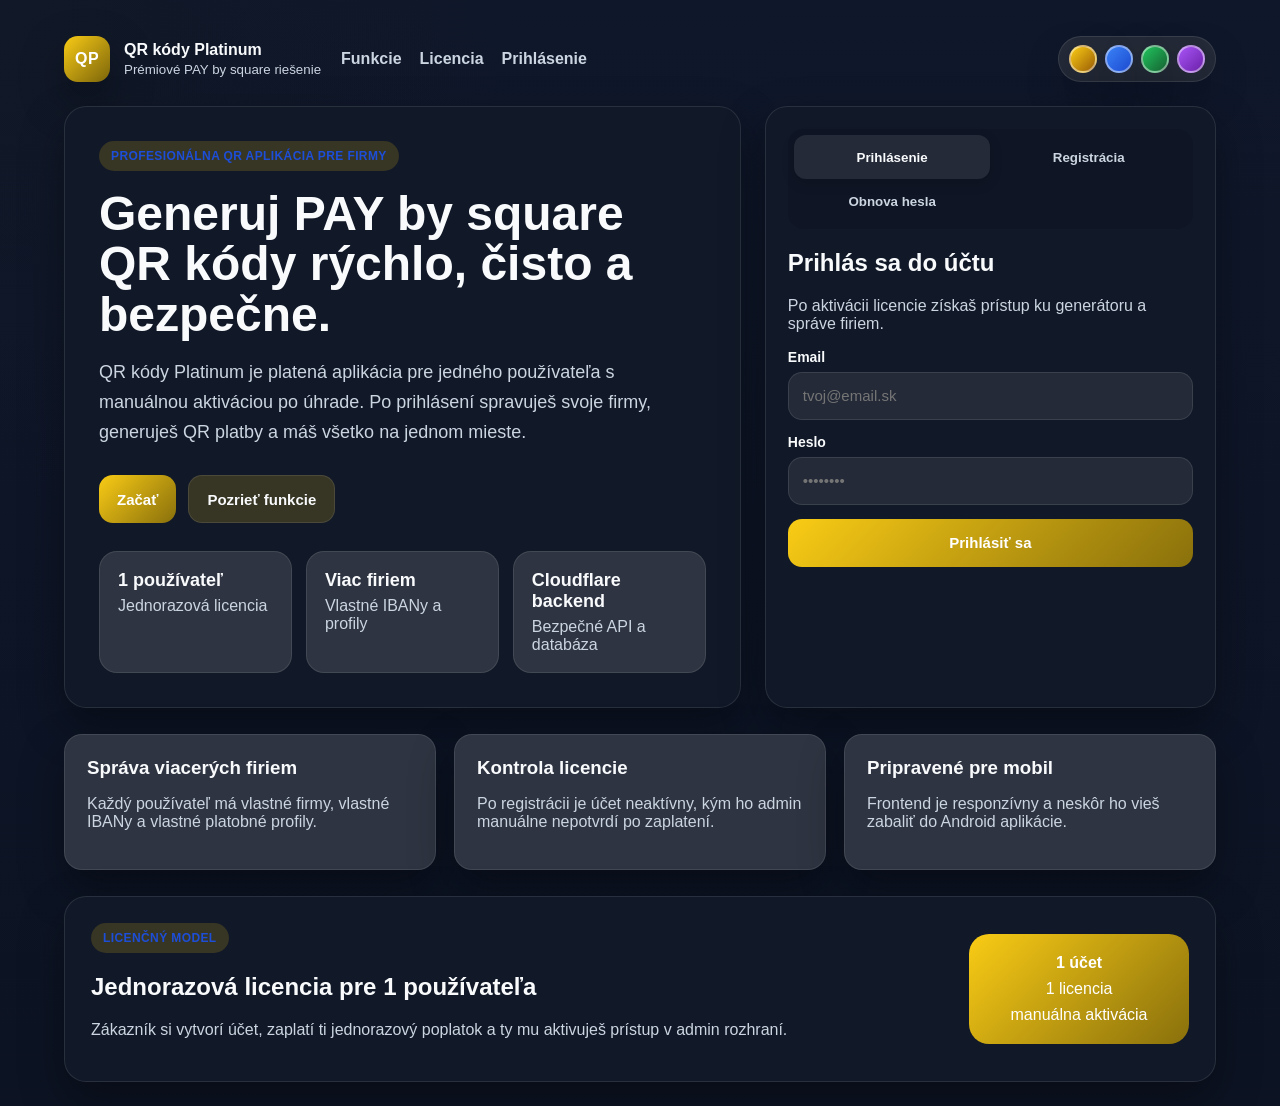
==== index.html @ 4e04c062 "Add files via upload" ====
<!DOCTYPE html>
<html lang="sk">
<head>
  <meta charset="UTF-8"/>
  <meta name="viewport" content="width=device-width, initial-scale=1.0"/>
  <title>QR kódy Platinum</title>
  <meta name="theme-color" content="#0f172a"/>
  <meta name="apple-mobile-web-app-capable" content="yes"/>
  <meta name="apple-mobile-web-app-status-bar-style" content="black-translucent"/>
  <meta name="apple-mobile-web-app-title" content="QR Platinum"/>
  <link rel="manifest" href="manifest.json"/>
  <link rel="icon" type="image/png" href="icons/icon-192.png"/>
  <link rel="stylesheet" href="style.css"/>
</head>
<body class="theme-gold">
  <div class="page-shell">
    <header class="topbar public-topbar">
      <a class="brand" href="index.html">
        <span class="brand-mark">QP</span>
        <span class="brand-text"><strong>QR kódy Platinum</strong><small>Prémiové PAY by square riešenie</small></span>
      </a>
      <nav class="public-nav"><a href="#features">Funkcie</a><a href="#pricing">Licencia</a><a href="#access">Prihlásenie</a></nav>
      <div class="theme-switcher compact" aria-label="Výber farby">
        <button type="button" class="theme-dot is-gold" data-theme="gold" title="Zlatá"></button>
        <button type="button" class="theme-dot is-blue" data-theme="blue" title="Modrá"></button>
        <button type="button" class="theme-dot is-green" data-theme="green" title="Zelená"></button>
        <button type="button" class="theme-dot is-purple" data-theme="purple" title="Fialová"></button>
      </div>
    </header>

    <main class="hero-layout">
      <section class="hero-card">
        <span class="eyebrow">Profesionálna QR aplikácia pre firmy</span>
        <h1>Generuj PAY by square QR kódy rýchlo, čisto a bezpečne.</h1>
        <p class="hero-copy">QR kódy Platinum je platená aplikácia pre jedného používateľa s manuálnou aktiváciou po úhrade. Po prihlásení spravuješ svoje firmy, generuješ QR platby a máš všetko na jednom mieste.</p>
        <div class="hero-actions"><a class="btn btn-primary" href="#access">Začať</a><a class="btn btn-secondary" href="#features">Pozrieť funkcie</a></div>
        <div class="stats-grid">
          <article class="stat-card"><strong>1 používateľ</strong><span>Jednorazová licencia</span></article>
          <article class="stat-card"><strong>Viac firiem</strong><span>Vlastné IBANy a profily</span></article>
          <article class="stat-card"><strong>Cloudflare backend</strong><span>Bezpečné API a databáza</span></article>
        </div>
      </section>

      <section class="access-card" id="access">
        <div class="tab-switch">
          <button class="tab-btn active" data-tab="login">Prihlásenie</button>
          <button class="tab-btn" data-tab="register">Registrácia</button>
          <button class="tab-btn" data-tab="help">Obnova hesla</button>
        </div>

        <div class="tab-panel active" data-panel="login">
          <h2>Prihlás sa do účtu</h2>
          <p class="muted">Po aktivácii licencie získaš prístup ku generátoru a správe firiem.</p>
          <form id="loginForm" class="form-stack">
            <label><span>Email</span><input type="email" id="loginEmail" placeholder="tvoj@email.sk" required/></label>
            <label><span>Heslo</span><input type="password" id="loginPassword" placeholder="••••••••" required/></label>
            <button type="submit" class="btn btn-primary full">Prihlásiť sa</button>
          </form>
          <div id="loginStatus" class="inline-status"></div>
        </div>

        <div class="tab-panel" data-panel="register">
          <h2>Vytvor si účet</h2>
          <p class="muted">Po registrácii bude účet čakať na tvoju aktiváciu po úhrade.</p>
          <form id="registerForm" class="form-stack">
            <label><span>Email</span><input type="email" id="registerEmail" placeholder="tvoj@email.sk" required/></label>
            <label><span>Heslo</span><input type="password" id="registerPassword" placeholder="Min. 8 znakov" required/></label>
            <label><span>Potvrď heslo</span><input type="password" id="registerPassword2" placeholder="Zopakuj heslo" required/></label>
            <button type="submit" class="btn btn-primary full">Registrovať sa</button>
          </form>
          <div id="registerStatus" class="inline-status"></div>

          <article id="registrationPaymentCard" class="panel-card payment-card hidden section-gap-sm">
            <div class="panel-head"><h3>Platobné údaje po registrácii</h3></div>
            <div class="payment-grid">
              <div class="account-box compact">
                <div class="account-row"><span>Email</span><strong id="postRegisterEmail">—</strong></div>
                <div class="account-row"><span>Variabilný symbol</span><strong id="postRegisterVs">—</strong></div>
                <div class="account-row"><span>Suma</span><strong id="postRegisterAmount">—</strong></div>
                <div class="account-row"><span>IBAN</span><strong id="postRegisterIban">—</strong></div>
                <div class="account-row"><span>BIC</span><strong id="postRegisterBic">—</strong></div>
                <div class="account-row"><span>Príjemca</span><strong id="postRegisterBeneficiary">—</strong></div>
                <div class="account-row"><span>Poznámka</span><strong id="postRegisterNote">—</strong></div>
              </div>
              <div class="qr-preview-box payment-qr-box">
                <img id="postRegisterQrImage" alt="QR na úhradu licencie po registrácii"/>
                <div id="postRegisterQrPlaceholder" class="placeholder-copy">QR na úhradu sa zobrazí po úspešnej registrácii.</div>
              </div>
            </div>
          </article>
        </div>

        <div class="tab-panel" data-panel="help">
          <h2>Obnova hesla</h2>
          <p class="muted">Ak backend podporuje obnovu hesla, môžeš požiadať o email alebo zadať reset token priamo sem.</p>
          <div class="stack-sections">
            <form id="forgotPasswordForm" class="form-stack">
              <label><span>Email pre obnovu hesla</span><input type="email" id="forgotEmail" placeholder="tvoj@email.sk" required/></label>
              <button type="submit" class="btn btn-secondary full">Poslať reset link</button>
              <div id="forgotPasswordStatus" class="inline-status"></div>
            </form>
            <form id="resetPasswordForm" class="form-stack section-separator">
              <label><span>Reset token</span><input type="text" id="resetToken" placeholder="Token z emailu"/></label>
              <label><span>Nové heslo</span><input type="password" id="resetPassword" placeholder="Nové heslo"/></label>
              <label><span>Potvrď nové heslo</span><input type="password" id="resetPassword2" placeholder="Zopakuj nové heslo"/></label>
              <button type="submit" class="btn btn-primary full">Obnoviť heslo</button>
              <div id="resetPasswordStatus" class="inline-status"></div>
            </form>
          </div>
        </div>
      </section>
    </main>

    <section id="features" class="info-grid">
      <article class="info-card"><h3>Správa viacerých firiem</h3><p>Každý používateľ má vlastné firmy, vlastné IBANy a vlastné platobné profily.</p></article>
      <article class="info-card"><h3>Kontrola licencie</h3><p>Po registrácii je účet neaktívny, kým ho admin manuálne nepotvrdí po zaplatení.</p></article>
      <article class="info-card"><h3>Pripravené pre mobil</h3><p>Frontend je responzívny a neskôr ho vieš zabaliť do Android aplikácie.</p></article>
    </section>

    <section id="pricing" class="pricing-card">
      <div><span class="eyebrow">Licenčný model</span><h2>Jednorazová licencia pre 1 používateľa</h2><p class="muted">Zákazník si vytvorí účet, zaplatí ti jednorazový poplatok a ty mu aktivuješ prístup v admin rozhraní.</p></div>
      <div class="license-box"><strong>1 účet</strong><span>1 licencia</span><span>manuálna aktivácia</span></div>
    </section>
  </div>
  <script src="app.js"></script>
</body>
</html>
---- style.css ----
:root{
  --bg:#f5f7fb;
  --bg2:#eef2ff;
  --card:#ffffff;
  --text:#111827;
  --muted:#6b7280;
  --line:#e5e7eb;
  --primary:#111827;
  --accent:#2563eb;
  --accent-soft:#eef4ff;
  --success:#067647;
  --warning:#b54708;
  --danger:#b42318;
  --shadow:0 18px 44px rgba(17,24,39,.08);
  --radius:22px;
}
body.theme-gold{
  --bg:#0f172a;
  --bg2:#111827;
  --card:#111827;
  --text:#f8fafc;
  --muted:#cbd5e1;
  --line:rgba(255,255,255,.1);
  --primary:#facc15;
  --accent:#facc15;
  --accent-soft:rgba(250,204,21,.16);
  --success:#86efac;
  --warning:#fde68a;
  --danger:#fca5a5;
  --shadow:0 18px 44px rgba(0,0,0,.35);
}
body.theme-blue{
  --bg:#0f172a;
  --bg2:#1d4ed8;
  --card:#111827;
  --text:#f8fafc;
  --muted:#cbd5e1;
  --line:rgba(255,255,255,.1);
  --primary:#3b82f6;
  --accent:#60a5fa;
  --accent-soft:rgba(59,130,246,.18);
  --success:#86efac;
  --warning:#fde68a;
  --danger:#fca5a5;
  --shadow:0 18px 44px rgba(0,0,0,.35);
}
body.theme-green{
  --bg:#052e16;
  --bg2:#166534;
  --card:#0f2f1b;
  --text:#f0fdf4;
  --muted:#bbf7d0;
  --line:rgba(255,255,255,.12);
  --primary:#22c55e;
  --accent:#4ade80;
  --accent-soft:rgba(34,197,94,.18);
  --success:#86efac;
  --warning:#fde68a;
  --danger:#fca5a5;
  --shadow:0 18px 44px rgba(0,0,0,.35);
}
body.theme-purple{
  --bg:#2e1065;
  --bg2:#6b21a8;
  --card:#581c87;
  --text:#faf5ff;
  --muted:#e9d5ff;
  --line:rgba(255,255,255,.12);
  --primary:#a855f7;
  --accent:#c084fc;
  --accent-soft:rgba(168,85,247,.18);
  --success:#86efac;
  --warning:#fde68a;
  --danger:#fca5a5;
  --shadow:0 18px 44px rgba(0,0,0,.35);
}
*{box-sizing:border-box}
html,body{margin:0;padding:0}
body{
  font-family:Inter,Arial,sans-serif;
  color:var(--text);
  background:
    radial-gradient(circle at top left, var(--bg2), transparent 30%),
    linear-gradient(180deg,var(--bg) 0%, color-mix(in srgb, var(--bg) 82%, black) 100%);
}
a{color:inherit;text-decoration:none}
.page-shell{max-width:1200px;margin:0 auto;padding:24px}
.topbar{
  display:flex;align-items:center;justify-content:space-between;gap:20px;
  padding:12px 0 24px;
}
.brand{display:flex;align-items:center;gap:14px}
.brand-mark{
  width:46px;height:46px;border-radius:14px;
  display:grid;place-items:center;
  background:linear-gradient(135deg,#111827,#4b5563);
  color:#fff;font-weight:800;letter-spacing:.5px;
  box-shadow:var(--shadow);
}
.brand-text{display:flex;flex-direction:column;gap:3px}
.brand-text small{color:var(--muted)}
.public-nav{display:flex;gap:18px;color:var(--muted);font-weight:600}
.hero-layout{
  display:grid;grid-template-columns:1.2fr .8fr;gap:24px;align-items:stretch;
}
.hero-card,.access-card,.panel-card,.info-card,.pricing-card{
  background:var(--card);border:1px solid var(--line);
  border-radius:var(--radius);box-shadow:var(--shadow);
}
.hero-card{padding:34px}
.eyebrow{
  display:inline-flex;padding:8px 12px;border-radius:999px;
  background:var(--accent-soft);color:#1d4ed8;font-size:12px;font-weight:800;
  letter-spacing:.4px;text-transform:uppercase;
}
.hero-card h1{font-size:48px;line-height:1.05;margin:18px 0 14px;max-width:760px}
.hero-copy{font-size:18px;line-height:1.65;color:var(--muted);max-width:760px}
.hero-actions{display:flex;gap:12px;flex-wrap:wrap;margin:28px 0}
.btn{
  min-height:48px;padding:12px 18px;border-radius:14px;border:0;
  cursor:pointer;font-weight:800;font-size:15px;display:inline-flex;
  align-items:center;justify-content:center;gap:8px;
}
.btn-primary{background:var(--primary);color:#fff}
.btn-secondary{background:var(--accent-soft);color:#1e3a8a}
.full{width:100%}
.stats-grid{display:grid;grid-template-columns:repeat(3,1fr);gap:14px;margin-top:26px}
.stat-card,.info-card{
  padding:18px;border:1px solid var(--line);border-radius:18px;background:color-mix(in srgb,var(--card) 88%, white 12%)
}
.stat-card strong{display:block;font-size:18px;margin-bottom:6px}
.stat-card span,.info-card p,.muted,.placeholder-copy,.inline-status{color:var(--muted)}
.access-card{padding:22px}
.tab-switch{
  display:grid;grid-template-columns:1fr 1fr;background:color-mix(in srgb,var(--card) 82%, black 8%);border-radius:16px;padding:6px;margin-bottom:20px
}
.tab-btn{
  border:0;background:transparent;min-height:44px;border-radius:12px;font-weight:800;cursor:pointer;color:var(--muted)
}
.tab-btn.active{background:color-mix(in srgb,var(--card) 92%, white 8%);color:var(--text);box-shadow:0 4px 14px rgba(0,0,0,.12)}
.tab-panel{display:none}
.tab-panel.active{display:block}
.form-stack,.form-grid{display:grid;gap:14px}
label span{display:block;margin-bottom:7px;font-size:14px;font-weight:700}
input,select,textarea{
  width:100%;min-height:48px;border:1px solid var(--line);border-radius:14px;
  padding:12px 14px;font-size:15px;outline:none;background:color-mix(in srgb,var(--card) 92%, white 8%);color:var(--text)
}
textarea{min-height:100px;resize:vertical}
input:focus,select:focus,textarea:focus{
  border-color:#a8c4ff;box-shadow:0 0 0 4px rgba(37,99,235,.1)
}
.inline-status{font-size:14px;padding-top:6px;min-height:24px}
.inline-status.ok{color:var(--success)}
.inline-status.err{color:var(--danger)}
.info-grid{display:grid;grid-template-columns:repeat(3,1fr);gap:18px;margin:26px 0}
.info-card{padding:22px}
.info-card h3{margin:0 0 8px}
.pricing-card{
  padding:26px;display:flex;justify-content:space-between;gap:20px;align-items:center
}
.license-box{
  min-width:220px;padding:20px;border-radius:20px;background:linear-gradient(135deg,var(--primary), color-mix(in srgb, var(--primary) 55%, black 45%));
  color:#fff;display:grid;gap:8px;text-align:center
}
.app-shell{display:grid;grid-template-columns:270px 1fr;min-height:100vh}
.sidebar{
  background:color-mix(in srgb,var(--card) 94%, black 6%);border-right:1px solid var(--line);padding:22px;position:sticky;top:0;height:100vh
}
.brand-sidebar{margin-bottom:24px}
.side-nav{display:grid;gap:8px}
.side-nav a{
  padding:13px 14px;border-radius:14px;color:var(--muted);font-weight:700
}
.side-nav a.active,.side-nav a:hover{background:var(--accent-soft);color:var(--text)}
.sidebar-logout{margin-top:22px}
.content{padding:28px}
.content-topbar{
  display:flex;justify-content:space-between;gap:16px;align-items:flex-start;margin-bottom:22px
}
.content-topbar h1{margin:0 0 6px}
.user-pill{
  padding:12px 14px;border-radius:999px;background:color-mix(in srgb,var(--card) 92%, white 8%);border:1px solid var(--line);font-weight:700;color:var(--muted)
}
.dashboard-grid{display:grid;grid-template-columns:repeat(3,1fr);gap:18px;margin-bottom:20px}
.panel-card{padding:22px}
.card-label{display:block;color:var(--muted);font-size:13px;font-weight:700;text-transform:uppercase;letter-spacing:.3px;margin-bottom:10px}
.status-badge{
  display:inline-flex;padding:8px 12px;border-radius:999px;font-weight:800;font-size:13px
}
.status-badge.pending{background:#fff7ed;color:var(--warning)}
.status-badge.active{background:#ecfdf3;color:var(--success)}
.status-badge.blocked{background:#fef3f2;color:var(--danger)}
.two-col{display:grid;grid-template-columns:1fr 1fr;gap:18px}
.panel-head{display:flex;justify-content:space-between;gap:12px;align-items:center;margin-bottom:14px}
.text-link{color:#2563eb;font-weight:700}
.form-grid{grid-template-columns:1fr 1fr}
.full-span{grid-column:1/-1}
.account-box,.summary-box{display:grid;gap:10px}
.account-row,.summary-box div{
  display:flex;justify-content:space-between;gap:12px;padding:12px 0;border-bottom:1px solid var(--line)
}
.company-list,.admin-list{display:grid;gap:14px}
.company-item,.admin-item{
  border:1px solid var(--line);border-radius:18px;padding:16px;background:color-mix(in srgb,var(--card) 90%, white 10%)
}
.company-top,.admin-top{display:flex;justify-content:space-between;gap:12px;align-items:flex-start}
.item-actions{display:flex;gap:8px;flex-wrap:wrap;margin-top:14px}
.btn-small{
  min-height:38px;padding:8px 12px;border-radius:12px;border:0;font-weight:800;cursor:pointer
}
.btn-edit{background:#eef4ff;color:#1d4ed8}
.btn-delete{background:#fef3f2;color:#b42318}
.btn-activate{background:#ecfdf3;color:#067647}
.qr-preview-box{
  min-height:320px;border:1px dashed var(--line);border-radius:20px;display:grid;place-items:center;background:color-mix(in srgb,var(--card) 90%, white 10%);padding:18px
}
.qr-preview-box img{max-width:100%;max-height:280px;display:none;background:#fff;border-radius:16px;padding:10px}
.placeholder-copy{text-align:center;max-width:280px;line-height:1.6}
.hidden{display:none}
.checkbox-line{display:flex;align-items:center;gap:10px}
.checkbox-line input{width:auto;min-height:auto}
.form-actions{display:flex;gap:10px;flex-wrap:wrap}
.table-note{font-size:13px;color:var(--muted)}
@media (max-width: 980px){
  .hero-layout,.app-shell,.two-col,.dashboard-grid,.info-grid,.stats-grid,.form-grid{grid-template-columns:1fr}
  .sidebar{position:relative;height:auto}
  .hero-card h1{font-size:36px}
  .pricing-card,.topbar,.content-topbar{flex-direction:column;align-items:flex-start}
  .public-nav{flex-wrap:wrap}
}


.brand-mark{background:linear-gradient(135deg,var(--primary), color-mix(in srgb, var(--primary) 50%, black 50%));color:#fff}
.hero-card,.access-card,.panel-card,.info-card,.pricing-card,.stat-card,.company-item,.admin-item,.user-pill,input,select,textarea,.tab-btn.active,.sidebar{backdrop-filter:blur(8px)}
.text-link{color:var(--accent)}
.btn-primary{background:linear-gradient(135deg,var(--primary), color-mix(in srgb, var(--primary) 55%, black 45%));color:#fff}
.btn-secondary{background:var(--accent-soft);color:var(--text);border:1px solid var(--line)}
.topbar-actions{display:flex;align-items:center;gap:12px;flex-wrap:wrap}
.theme-switcher{display:flex;align-items:center;gap:8px;flex-wrap:wrap;padding:8px 10px;border:1px solid var(--line);border-radius:999px;background:color-mix(in srgb,var(--card) 92%, white 8%)}
.theme-switcher.compact{margin-left:auto}
.theme-switcher-label{font-size:12px;font-weight:800;color:var(--muted);text-transform:uppercase;letter-spacing:.3px}
.theme-dot{width:28px;height:28px;border-radius:999px;border:2px solid rgba(255,255,255,.45);cursor:pointer;box-shadow:var(--shadow)}
.theme-dot.is-gold{background:linear-gradient(135deg,#facc15,#a16207)}
.theme-dot.is-blue{background:linear-gradient(135deg,#3b82f6,#1d4ed8)}
.theme-dot.is-green{background:linear-gradient(135deg,#22c55e,#166534)}
.theme-dot.is-purple{background:linear-gradient(135deg,#a855f7,#6b21a8)}
@media (max-width:980px){
  .topbar-actions{width:100%;justify-content:space-between}
  .theme-switcher{width:100%;justify-content:center}
}


.payment-grid{display:grid;grid-template-columns:1fr 320px;gap:18px;align-items:start}
.payment-qr-box{min-height:260px}
.account-box.compact .account-row strong{max-width:55%;text-align:right;overflow-wrap:anywhere}
.section-gap-sm{margin-top:18px}
.stack-sections{display:grid;gap:18px}
.section-separator{padding-top:18px;border-top:1px solid var(--line)}
.btn-paid{background:#eff8ff;color:#175cd3}
.btn-reset{background:#f4f3ff;color:#5925dc}
@media (max-width: 980px){.payment-grid{grid-template-columns:1fr}}

.status-badge.paid{background:#eff8ff;color:#175cd3}
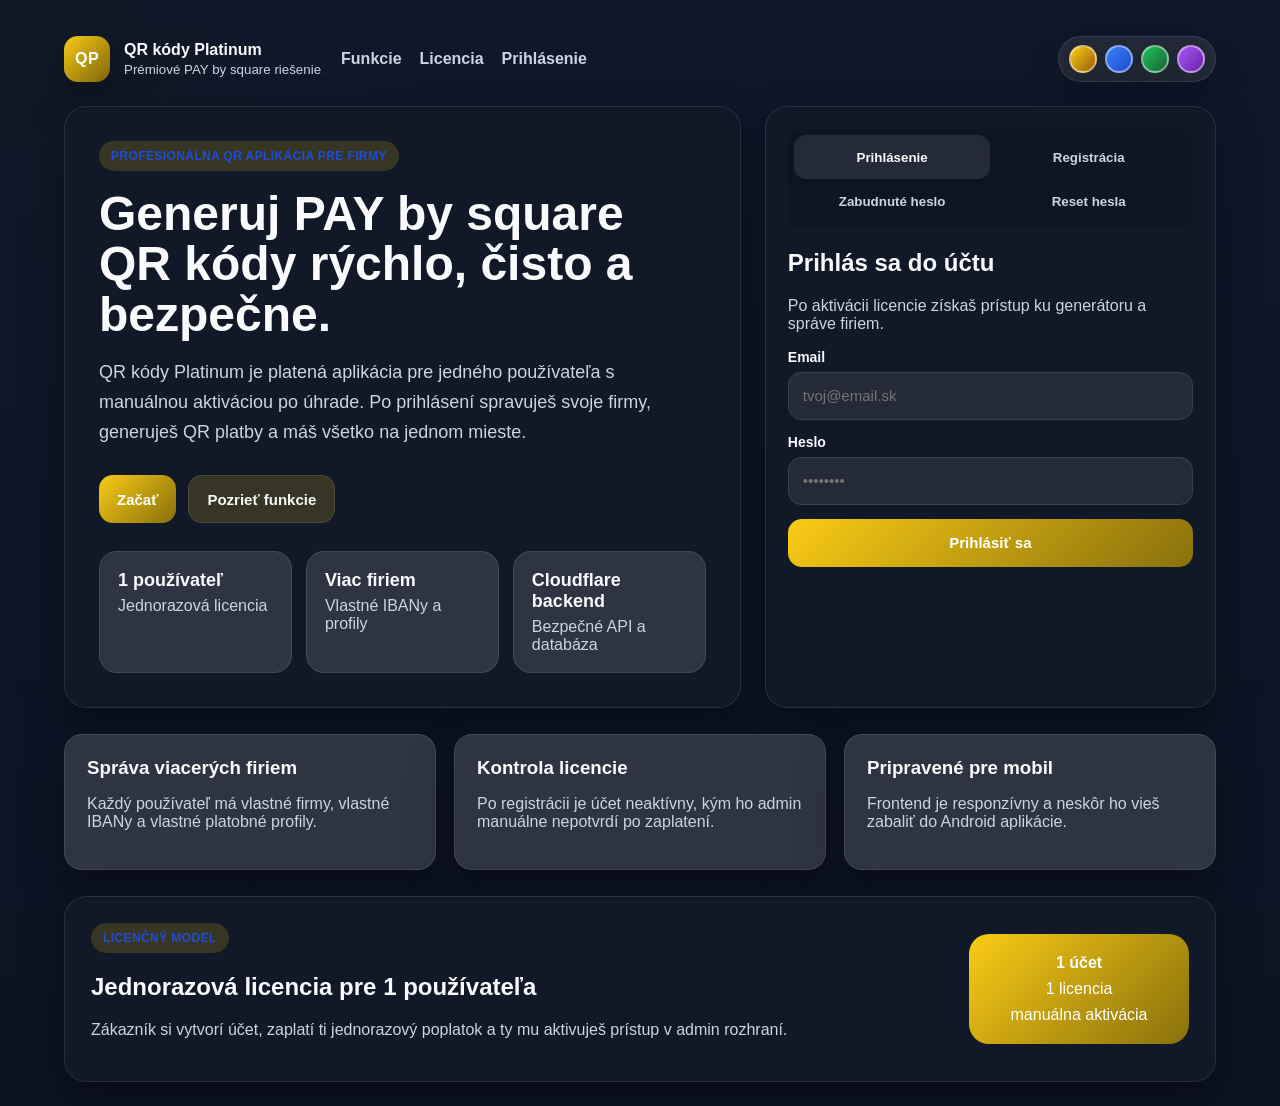
==== commit 6dbeb4fc: "Add files via upload" ====
--- a/index.html
+++ b/index.html
@@ -9,6 +9,7 @@
   <meta name="apple-mobile-web-app-status-bar-style" content="black-translucent"/>
   <meta name="apple-mobile-web-app-title" content="QR Platinum"/>
   <link rel="manifest" href="manifest.json"/>
+  <link rel="apple-touch-icon" href="icons/icon-192.png"/>
   <link rel="icon" type="image/png" href="icons/icon-192.png"/>
   <link rel="stylesheet" href="style.css"/>
 </head>
@@ -45,7 +46,8 @@
         <div class="tab-switch">
           <button class="tab-btn active" data-tab="login">Prihlásenie</button>
           <button class="tab-btn" data-tab="register">Registrácia</button>
-          <button class="tab-btn" data-tab="help">Obnova hesla</button>
+          <button class="tab-btn" data-tab="forgot">Zabudnuté heslo</button>
+          <button class="tab-btn" data-tab="reset">Reset hesla</button>
         </div>
 
         <div class="tab-panel active" data-panel="login">
@@ -70,7 +72,7 @@
           </form>
           <div id="registerStatus" class="inline-status"></div>
 
-          <article id="registrationPaymentCard" class="panel-card payment-card hidden section-gap-sm">
+          <div id="registrationPaymentCard" class="panel-card nested-card hidden">
             <div class="panel-head"><h3>Platobné údaje po registrácii</h3></div>
             <div class="payment-grid">
               <div class="account-box compact">
@@ -83,30 +85,33 @@
                 <div class="account-row"><span>Poznámka</span><strong id="postRegisterNote">—</strong></div>
               </div>
               <div class="qr-preview-box payment-qr-box">
-                <img id="postRegisterQrImage" alt="QR na úhradu licencie po registrácii"/>
-                <div id="postRegisterQrPlaceholder" class="placeholder-copy">QR na úhradu sa zobrazí po úspešnej registrácii.</div>
+                <img id="postRegisterQrImage" alt="QR kód pre úhradu registrácie"/>
+                <div id="postRegisterQrPlaceholder" class="placeholder-copy">Po úspešnej registrácii sa tu zobrazí QR kód na úhradu licencie.</div>
               </div>
             </div>
-          </article>
+          </div>
         </div>
 
-        <div class="tab-panel" data-panel="help">
-          <h2>Obnova hesla</h2>
-          <p class="muted">Ak backend podporuje obnovu hesla, môžeš požiadať o email alebo zadať reset token priamo sem.</p>
-          <div class="stack-sections">
-            <form id="forgotPasswordForm" class="form-stack">
-              <label><span>Email pre obnovu hesla</span><input type="email" id="forgotEmail" placeholder="tvoj@email.sk" required/></label>
-              <button type="submit" class="btn btn-secondary full">Poslať reset link</button>
-              <div id="forgotPasswordStatus" class="inline-status"></div>
-            </form>
-            <form id="resetPasswordForm" class="form-stack section-separator">
-              <label><span>Reset token</span><input type="text" id="resetToken" placeholder="Token z emailu"/></label>
-              <label><span>Nové heslo</span><input type="password" id="resetPassword" placeholder="Nové heslo"/></label>
-              <label><span>Potvrď nové heslo</span><input type="password" id="resetPassword2" placeholder="Zopakuj nové heslo"/></label>
-              <button type="submit" class="btn btn-primary full">Obnoviť heslo</button>
-              <div id="resetPasswordStatus" class="inline-status"></div>
-            </form>
-          </div>
+        <div class="tab-panel" data-panel="forgot">
+          <h2>Zabudnuté heslo</h2>
+          <p class="muted">Pošli si email s inštrukciami na obnovenie hesla.</p>
+          <form id="forgotPasswordForm" class="form-stack">
+            <label><span>Email</span><input type="email" id="forgotEmail" placeholder="tvoj@email.sk" required/></label>
+            <button type="submit" class="btn btn-secondary full">Poslať link na obnovu</button>
+          </form>
+          <div id="forgotPasswordStatus" class="inline-status"></div>
+        </div>
+
+        <div class="tab-panel" data-panel="reset">
+          <h2>Reset hesla</h2>
+          <p class="muted">Ak máš token z emailu, vlož ho sem a nastav nové heslo.</p>
+          <form id="resetPasswordForm" class="form-stack">
+            <label><span>Reset token</span><input type="text" id="resetToken" placeholder="Vlož token z emailu" required/></label>
+            <label><span>Nové heslo</span><input type="password" id="resetPassword" placeholder="Nové heslo" required/></label>
+            <label><span>Potvrď nové heslo</span><input type="password" id="resetPassword2" placeholder="Zopakuj nové heslo" required/></label>
+            <button type="submit" class="btn btn-primary full">Obnoviť heslo</button>
+          </form>
+          <div id="resetPasswordStatus" class="inline-status"></div>
         </div>
       </section>
     </main>
--- a/style.css
+++ b/style.css
@@ -251,15 +251,13 @@
   .theme-switcher{width:100%;justify-content:center}
 }
 
-
-.payment-grid{display:grid;grid-template-columns:1fr 320px;gap:18px;align-items:start}
+.payment-grid{display:grid;grid-template-columns:1.1fr .9fr;gap:18px;align-items:stretch}
 .payment-qr-box{min-height:260px}
-.account-box.compact .account-row strong{max-width:55%;text-align:right;overflow-wrap:anywhere}
-.section-gap-sm{margin-top:18px}
-.stack-sections{display:grid;gap:18px}
-.section-separator{padding-top:18px;border-top:1px solid var(--line)}
+.nested-card{margin-top:18px;padding:18px}
+.account-box.compact .account-row:last-child,.summary-box div:last-child{border-bottom:0}
 .btn-paid{background:#eff8ff;color:#175cd3}
-.btn-reset{background:#f4f3ff;color:#5925dc}
-@media (max-width: 980px){.payment-grid{grid-template-columns:1fr}}
-
+.btn-reset{background:#f5f3ff;color:#6d28d9}
 .status-badge.paid{background:#eff8ff;color:#175cd3}
+@media (max-width: 980px){
+  .payment-grid{grid-template-columns:1fr}
+}
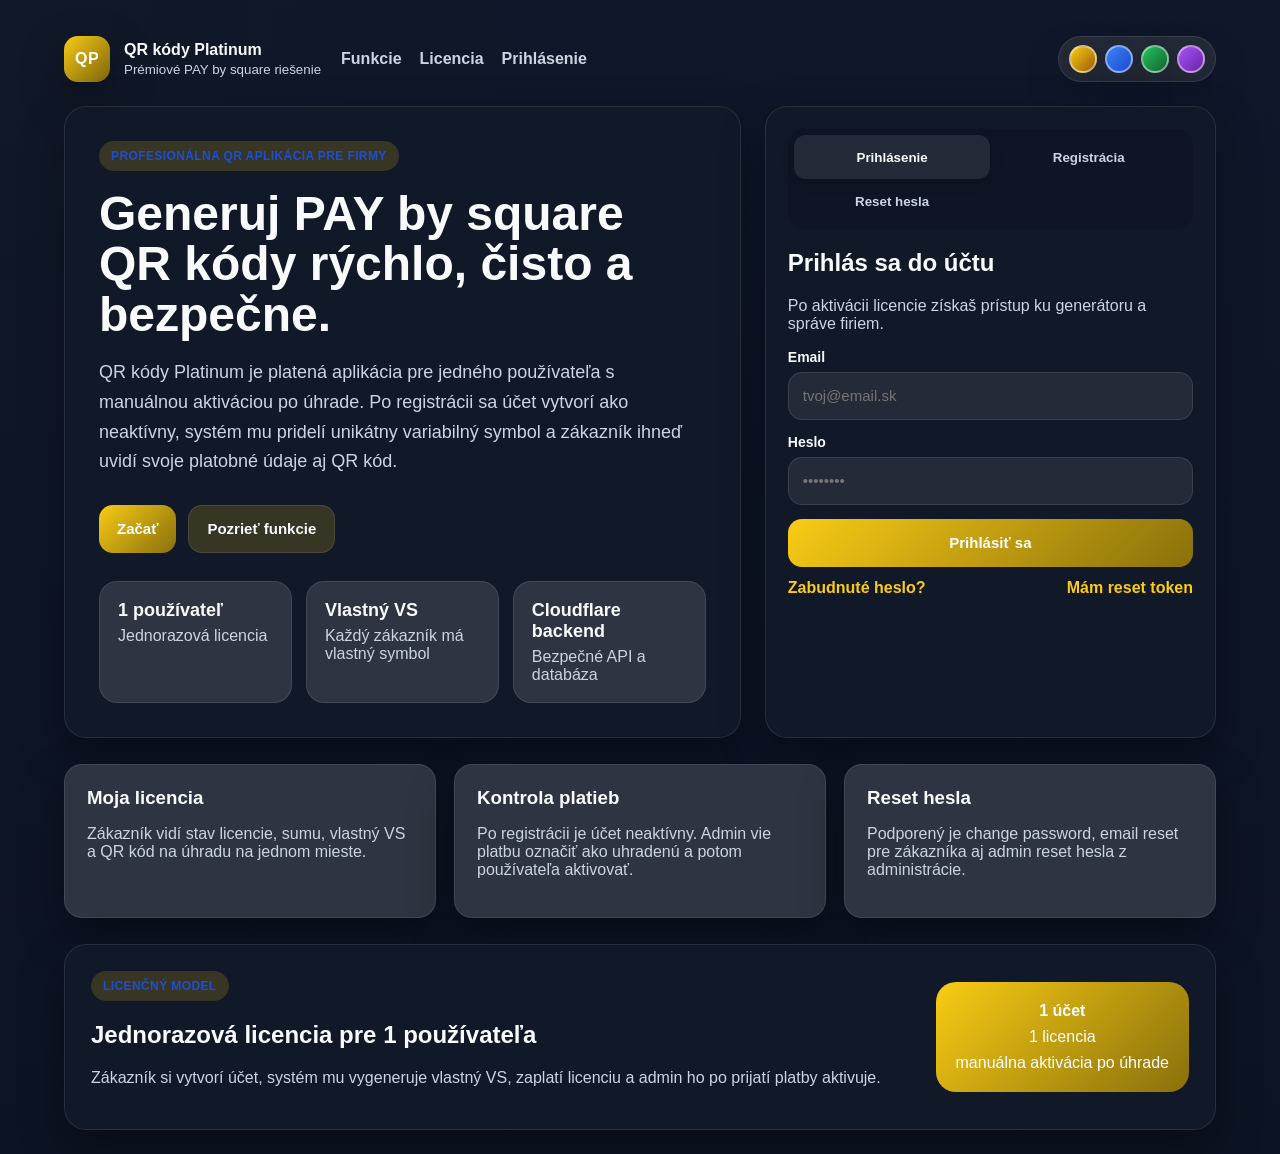
==== commit 542e1a59: "Add files via upload" ====
--- a/index.html
+++ b/index.html
@@ -1,132 +1,14 @@
-<!DOCTYPE html>
-<html lang="sk">
-<head>
-  <meta charset="UTF-8"/>
-  <meta name="viewport" content="width=device-width, initial-scale=1.0"/>
-  <title>QR kódy Platinum</title>
+<!DOCTYPE html><html lang="sk"><head><meta charset="UTF-8"/><meta name="viewport" content="width=device-width, initial-scale=1.0"/><title>QR kódy Platinum</title>
   <meta name="theme-color" content="#0f172a"/>
   <meta name="apple-mobile-web-app-capable" content="yes"/>
   <meta name="apple-mobile-web-app-status-bar-style" content="black-translucent"/>
   <meta name="apple-mobile-web-app-title" content="QR Platinum"/>
   <link rel="manifest" href="manifest.json"/>
-  <link rel="apple-touch-icon" href="icons/icon-192.png"/>
-  <link rel="icon" type="image/png" href="icons/icon-192.png"/>
-  <link rel="stylesheet" href="style.css"/>
-</head>
-<body class="theme-gold">
-  <div class="page-shell">
-    <header class="topbar public-topbar">
-      <a class="brand" href="index.html">
-        <span class="brand-mark">QP</span>
-        <span class="brand-text"><strong>QR kódy Platinum</strong><small>Prémiové PAY by square riešenie</small></span>
-      </a>
-      <nav class="public-nav"><a href="#features">Funkcie</a><a href="#pricing">Licencia</a><a href="#access">Prihlásenie</a></nav>
-      <div class="theme-switcher compact" aria-label="Výber farby">
-        <button type="button" class="theme-dot is-gold" data-theme="gold" title="Zlatá"></button>
-        <button type="button" class="theme-dot is-blue" data-theme="blue" title="Modrá"></button>
-        <button type="button" class="theme-dot is-green" data-theme="green" title="Zelená"></button>
-        <button type="button" class="theme-dot is-purple" data-theme="purple" title="Fialová"></button>
-      </div>
-    </header>
-
-    <main class="hero-layout">
-      <section class="hero-card">
-        <span class="eyebrow">Profesionálna QR aplikácia pre firmy</span>
-        <h1>Generuj PAY by square QR kódy rýchlo, čisto a bezpečne.</h1>
-        <p class="hero-copy">QR kódy Platinum je platená aplikácia pre jedného používateľa s manuálnou aktiváciou po úhrade. Po prihlásení spravuješ svoje firmy, generuješ QR platby a máš všetko na jednom mieste.</p>
-        <div class="hero-actions"><a class="btn btn-primary" href="#access">Začať</a><a class="btn btn-secondary" href="#features">Pozrieť funkcie</a></div>
-        <div class="stats-grid">
-          <article class="stat-card"><strong>1 používateľ</strong><span>Jednorazová licencia</span></article>
-          <article class="stat-card"><strong>Viac firiem</strong><span>Vlastné IBANy a profily</span></article>
-          <article class="stat-card"><strong>Cloudflare backend</strong><span>Bezpečné API a databáza</span></article>
-        </div>
-      </section>
-
-      <section class="access-card" id="access">
-        <div class="tab-switch">
-          <button class="tab-btn active" data-tab="login">Prihlásenie</button>
-          <button class="tab-btn" data-tab="register">Registrácia</button>
-          <button class="tab-btn" data-tab="forgot">Zabudnuté heslo</button>
-          <button class="tab-btn" data-tab="reset">Reset hesla</button>
-        </div>
-
-        <div class="tab-panel active" data-panel="login">
-          <h2>Prihlás sa do účtu</h2>
-          <p class="muted">Po aktivácii licencie získaš prístup ku generátoru a správe firiem.</p>
-          <form id="loginForm" class="form-stack">
-            <label><span>Email</span><input type="email" id="loginEmail" placeholder="tvoj@email.sk" required/></label>
-            <label><span>Heslo</span><input type="password" id="loginPassword" placeholder="••••••••" required/></label>
-            <button type="submit" class="btn btn-primary full">Prihlásiť sa</button>
-          </form>
-          <div id="loginStatus" class="inline-status"></div>
-        </div>
-
-        <div class="tab-panel" data-panel="register">
-          <h2>Vytvor si účet</h2>
-          <p class="muted">Po registrácii bude účet čakať na tvoju aktiváciu po úhrade.</p>
-          <form id="registerForm" class="form-stack">
-            <label><span>Email</span><input type="email" id="registerEmail" placeholder="tvoj@email.sk" required/></label>
-            <label><span>Heslo</span><input type="password" id="registerPassword" placeholder="Min. 8 znakov" required/></label>
-            <label><span>Potvrď heslo</span><input type="password" id="registerPassword2" placeholder="Zopakuj heslo" required/></label>
-            <button type="submit" class="btn btn-primary full">Registrovať sa</button>
-          </form>
-          <div id="registerStatus" class="inline-status"></div>
-
-          <div id="registrationPaymentCard" class="panel-card nested-card hidden">
-            <div class="panel-head"><h3>Platobné údaje po registrácii</h3></div>
-            <div class="payment-grid">
-              <div class="account-box compact">
-                <div class="account-row"><span>Email</span><strong id="postRegisterEmail">—</strong></div>
-                <div class="account-row"><span>Variabilný symbol</span><strong id="postRegisterVs">—</strong></div>
-                <div class="account-row"><span>Suma</span><strong id="postRegisterAmount">—</strong></div>
-                <div class="account-row"><span>IBAN</span><strong id="postRegisterIban">—</strong></div>
-                <div class="account-row"><span>BIC</span><strong id="postRegisterBic">—</strong></div>
-                <div class="account-row"><span>Príjemca</span><strong id="postRegisterBeneficiary">—</strong></div>
-                <div class="account-row"><span>Poznámka</span><strong id="postRegisterNote">—</strong></div>
-              </div>
-              <div class="qr-preview-box payment-qr-box">
-                <img id="postRegisterQrImage" alt="QR kód pre úhradu registrácie"/>
-                <div id="postRegisterQrPlaceholder" class="placeholder-copy">Po úspešnej registrácii sa tu zobrazí QR kód na úhradu licencie.</div>
-              </div>
-            </div>
-          </div>
-        </div>
-
-        <div class="tab-panel" data-panel="forgot">
-          <h2>Zabudnuté heslo</h2>
-          <p class="muted">Pošli si email s inštrukciami na obnovenie hesla.</p>
-          <form id="forgotPasswordForm" class="form-stack">
-            <label><span>Email</span><input type="email" id="forgotEmail" placeholder="tvoj@email.sk" required/></label>
-            <button type="submit" class="btn btn-secondary full">Poslať link na obnovu</button>
-          </form>
-          <div id="forgotPasswordStatus" class="inline-status"></div>
-        </div>
-
-        <div class="tab-panel" data-panel="reset">
-          <h2>Reset hesla</h2>
-          <p class="muted">Ak máš token z emailu, vlož ho sem a nastav nové heslo.</p>
-          <form id="resetPasswordForm" class="form-stack">
-            <label><span>Reset token</span><input type="text" id="resetToken" placeholder="Vlož token z emailu" required/></label>
-            <label><span>Nové heslo</span><input type="password" id="resetPassword" placeholder="Nové heslo" required/></label>
-            <label><span>Potvrď nové heslo</span><input type="password" id="resetPassword2" placeholder="Zopakuj nové heslo" required/></label>
-            <button type="submit" class="btn btn-primary full">Obnoviť heslo</button>
-          </form>
-          <div id="resetPasswordStatus" class="inline-status"></div>
-        </div>
-      </section>
-    </main>
-
-    <section id="features" class="info-grid">
-      <article class="info-card"><h3>Správa viacerých firiem</h3><p>Každý používateľ má vlastné firmy, vlastné IBANy a vlastné platobné profily.</p></article>
-      <article class="info-card"><h3>Kontrola licencie</h3><p>Po registrácii je účet neaktívny, kým ho admin manuálne nepotvrdí po zaplatení.</p></article>
-      <article class="info-card"><h3>Pripravené pre mobil</h3><p>Frontend je responzívny a neskôr ho vieš zabaliť do Android aplikácie.</p></article>
-    </section>
-
-    <section id="pricing" class="pricing-card">
-      <div><span class="eyebrow">Licenčný model</span><h2>Jednorazová licencia pre 1 používateľa</h2><p class="muted">Zákazník si vytvorí účet, zaplatí ti jednorazový poplatok a ty mu aktivuješ prístup v admin rozhraní.</p></div>
-      <div class="license-box"><strong>1 účet</strong><span>1 licencia</span><span>manuálna aktivácia</span></div>
-    </section>
-  </div>
-  <script src="app.js"></script>
-</body>
-</html>
+  <link rel="apple-touch-icon" href="icon-192.svg"/>
+  <link rel="icon" type="image/svg+xml" href="icon-192.svg"/>
+  <link rel="stylesheet" href="style.css"/></head><body class="theme-gold"><div class="page-shell"><header class="topbar public-topbar"><a class="brand" href="index.html"><span class="brand-mark">QP</span><span class="brand-text"><strong>QR kódy Platinum</strong><small>Prémiové PAY by square riešenie</small></span></a><nav class="public-nav"><a href="#features">Funkcie</a><a href="#pricing">Licencia</a><a href="#access">Prihlásenie</a></nav><div class="theme-switcher compact" aria-label="Výber farby">
+  <button type="button" class="theme-dot is-gold" data-theme="gold" title="Zlatá"></button>
+  <button type="button" class="theme-dot is-blue" data-theme="blue" title="Modrá"></button>
+  <button type="button" class="theme-dot is-green" data-theme="green" title="Zelená"></button>
+  <button type="button" class="theme-dot is-purple" data-theme="purple" title="Fialová"></button>
+</div></header><main class="hero-layout"><section class="hero-card"><span class="eyebrow">Profesionálna QR aplikácia pre firmy</span><h1>Generuj PAY by square QR kódy rýchlo, čisto a bezpečne.</h1><p class="hero-copy">QR kódy Platinum je platená aplikácia pre jedného používateľa s manuálnou aktiváciou po úhrade. Po registrácii sa účet vytvorí ako neaktívny, systém mu pridelí unikátny variabilný symbol a zákazník ihneď uvidí svoje platobné údaje aj QR kód.</p><div class="hero-actions"><a class="btn btn-primary" href="#access">Začať</a><a class="btn btn-secondary" href="#features">Pozrieť funkcie</a></div><div class="stats-grid"><article class="stat-card"><strong>1 používateľ</strong><span>Jednorazová licencia</span></article><article class="stat-card"><strong>Vlastný VS</strong><span>Každý zákazník má vlastný symbol</span></article><article class="stat-card"><strong>Cloudflare backend</strong><span>Bezpečné API a databáza</span></article></div></section><section class="access-card" id="access"><div class="tab-switch"><button class="tab-btn active" data-tab="login">Prihlásenie</button><button class="tab-btn" data-tab="register">Registrácia</button><button class="tab-btn" data-tab="forgot">Reset hesla</button></div><div class="tab-panel active" data-panel="login"><h2>Prihlás sa do účtu</h2><p class="muted">Po aktivácii licencie získaš prístup ku generátoru a správe firiem.</p><form id="loginForm" class="form-stack"><label><span>Email</span><input type="email" id="loginEmail" placeholder="tvoj@email.sk" required/></label><label><span>Heslo</span><input type="password" id="loginPassword" placeholder="••••••••" required/></label><button type="submit" class="btn btn-primary full">Prihlásiť sa</button></form><div class="auth-links"><a class="text-link" href="#access" onclick="document.querySelector('[data-tab=&quot;forgot&quot;]')?.click()">Zabudnuté heslo?</a><a class="text-link" href="reset-password.html">Mám reset token</a></div><div id="loginStatus" class="inline-status"></div></div><div class="tab-panel" data-panel="register"><h2>Vytvor si účet</h2><p class="muted">Po registrácii sa účet vytvorí ako neaktívny. Hneď uvidíš platobné údaje, svoj vlastný variabilný symbol a QR na úhradu.</p><form id="registerForm" class="form-stack"><label><span>Email</span><input type="email" id="registerEmail" placeholder="tvoj@email.sk" required/></label><label><span>Heslo</span><input type="password" id="registerPassword" placeholder="Min. 8 znakov" required/></label><label><span>Potvrď heslo</span><input type="password" id="registerPassword2" placeholder="Zopakuj heslo" required/></label><button type="submit" class="btn btn-primary full">Registrovať sa</button></form><div id="registerStatus" class="inline-status"></div><article id="registrationPaymentCard" class="panel-card payment-card hidden"><div class="panel-head"><h3>Platobné údaje po registrácii</h3><span class="status-badge pending">čaká na úhradu</span></div><div class="payment-grid"><div class="account-box compact"><div class="account-row"><span>Email</span><strong id="postRegisterEmail">—</strong></div><div class="account-row"><span>Variabilný symbol</span><strong id="postRegisterVs">—</strong></div><div class="account-row"><span>Suma</span><strong id="postRegisterAmount">—</strong></div><div class="account-row"><span>IBAN</span><strong id="postRegisterIban">—</strong></div><div class="account-row"><span>BIC/SWIFT</span><strong id="postRegisterBic">—</strong></div><div class="account-row"><span>Príjemca</span><strong id="postRegisterBeneficiary">—</strong></div><div class="account-row"><span>Poznámka</span><strong id="postRegisterNote">—</strong></div></div><div class="qr-preview-box payment-qr-box"><img id="postRegisterQrImage" alt="QR pre úhradu"/><div id="postRegisterQrPlaceholder" class="placeholder-copy">Backend vráti QR na úhradu po registrácii.</div></div></div></article></div><div class="tab-panel" data-panel="forgot"><h2>Obnova hesla cez email</h2><p class="muted">Zadaj svoj email a pošleme ti link alebo token na reset hesla.</p><form id="forgotPasswordForm" class="form-stack"><label><span>Email</span><input type="email" id="forgotEmail" placeholder="tvoj@email.sk" required/></label><button type="submit" class="btn btn-primary full">Poslať reset email</button></form><div id="forgotPasswordStatus" class="inline-status"></div></div></section></main><section id="features" class="info-grid"><article class="info-card"><h3>Moja licencia</h3><p>Zákazník vidí stav licencie, sumu, vlastný VS a QR kód na úhradu na jednom mieste.</p></article><article class="info-card"><h3>Kontrola platieb</h3><p>Po registrácii je účet neaktívny. Admin vie platbu označiť ako uhradenú a potom používateľa aktivovať.</p></article><article class="info-card"><h3>Reset hesla</h3><p>Podporený je change password, email reset pre zákazníka aj admin reset hesla z administrácie.</p></article></section><section id="pricing" class="pricing-card"><div><span class="eyebrow">Licenčný model</span><h2>Jednorazová licencia pre 1 používateľa</h2><p class="muted">Zákazník si vytvorí účet, systém mu vygeneruje vlastný VS, zaplatí licenciu a admin ho po prijatí platby aktivuje.</p></div><div class="license-box"><strong>1 účet</strong><span>1 licencia</span><span>manuálna aktivácia po úhrade</span></div></section></div><script src="app.js"></script></body></html>
--- a/style.css
+++ b/style.css
@@ -251,13 +251,15 @@
   .theme-switcher{width:100%;justify-content:center}
 }
 
+
+.status-badge.paid{background:#eff8ff;color:#175cd3}
+.payment-card{margin-top:18px}
 .payment-grid{display:grid;grid-template-columns:1.1fr .9fr;gap:18px;align-items:stretch}
 .payment-qr-box{min-height:260px}
-.nested-card{margin-top:18px;padding:18px}
-.account-box.compact .account-row:last-child,.summary-box div:last-child{border-bottom:0}
+.account-box.compact .account-row strong{word-break:break-word;text-align:right}
+.auth-links{display:flex;justify-content:space-between;gap:12px;flex-wrap:wrap;margin-top:12px}
+.admin-filters{margin-bottom:18px}
+.btn-reset{background:#fff7ed;color:#b54708}
 .btn-paid{background:#eff8ff;color:#175cd3}
-.btn-reset{background:#f5f3ff;color:#6d28d9}
-.status-badge.paid{background:#eff8ff;color:#175cd3}
-@media (max-width: 980px){
-  .payment-grid{grid-template-columns:1fr}
-}
+.single-card-layout{max-width:560px;margin:40px auto}
+@media (max-width:980px){.payment-grid{grid-template-columns:1fr}}
